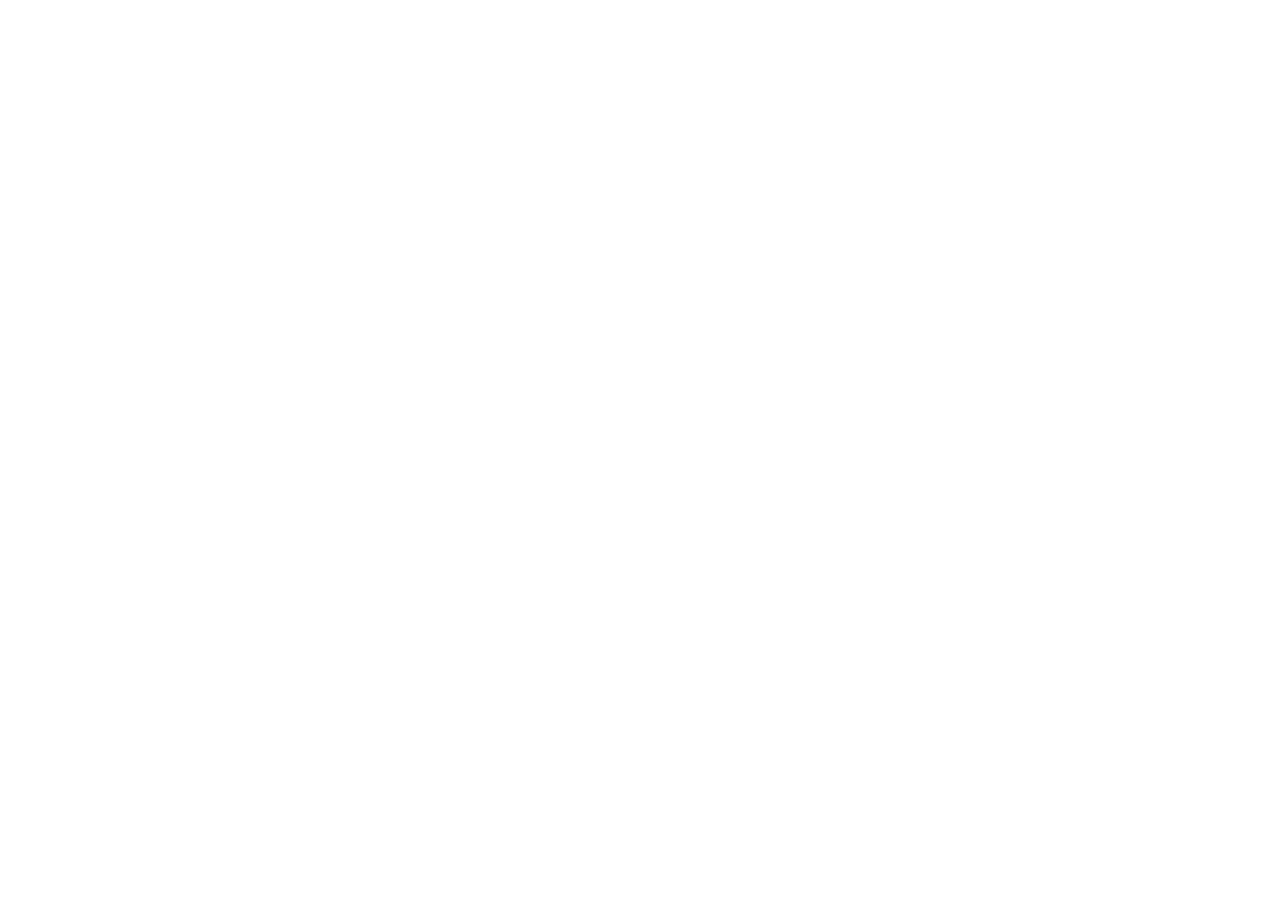
==== PageWeb/index.html @ cd8fa31e "Création de la page web de base" ====
<!DOCTYPE html>
<html lang="fr">
<head>
    <meta charset="UTF-8">
    <meta name="viewport" content="width=device-width, initial-scale=1.0">
    <title>ESP32 BME280</title>
</head>
<body>
    
</body>
</html>
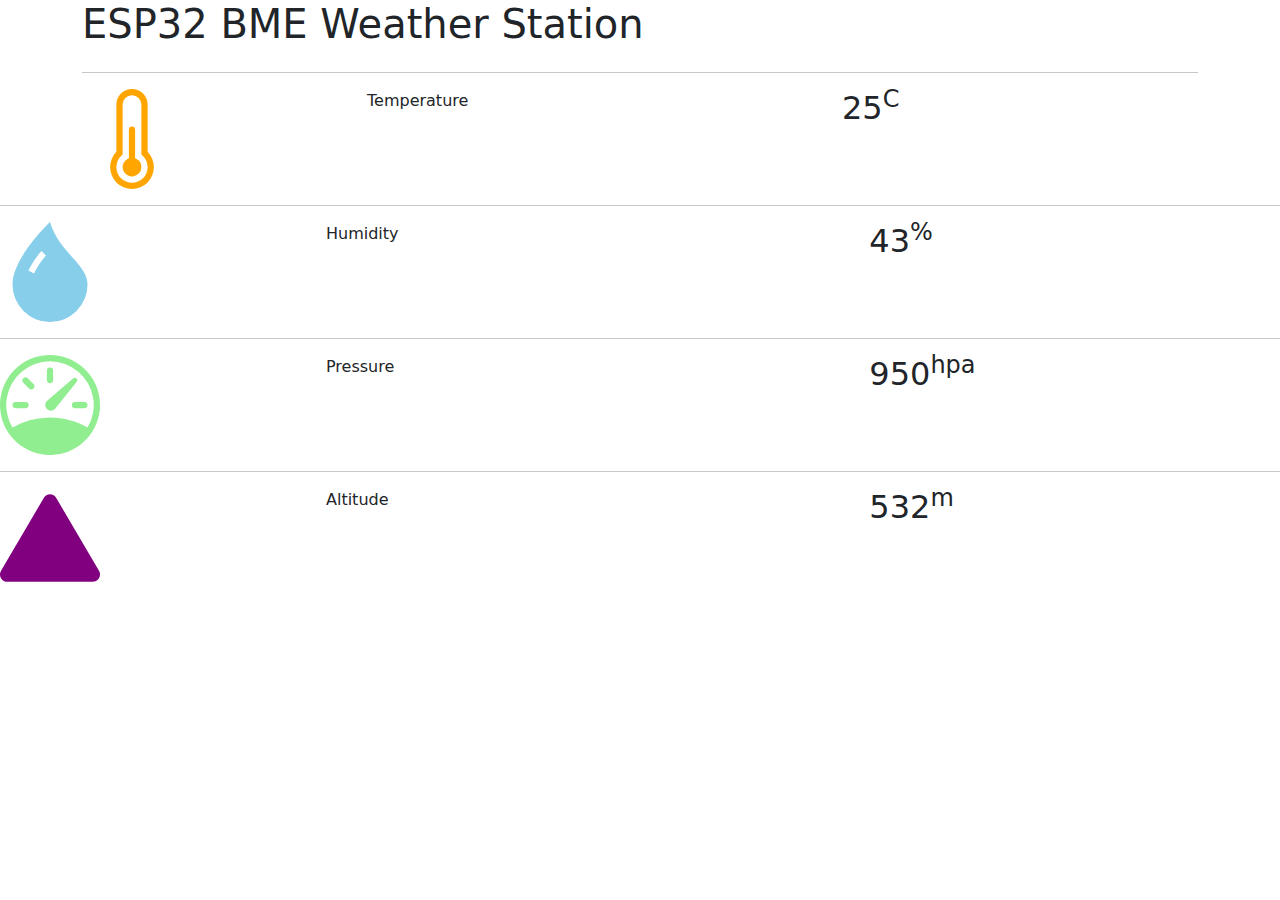
==== commit c15f642d: "creation de la page web support" ====
--- a/PageWeb/index.html
+++ b/PageWeb/index.html
@@ -4,8 +4,124 @@
     <meta charset="UTF-8">
     <meta name="viewport" content="width=device-width, initial-scale=1.0">
     <title>ESP32 BME280</title>
+
+    <link href="https://cdn.jsdelivr.net/npm/bootstrap@5.3.0-alpha1/dist/css/bootstrap.min.css" rel="stylesheet">
+        <script src="https://cdn.jsdelivr.net/npm/@popperjs/core@2.11.6/dist/umd/popper.min.js" integrity="sha384-oBqDVmMz9ATKxIep9tiCxS/Z9fNfEXiDAYTujMAeBAsjFuCZSmKbSSUnQlmh/jp3" crossorigin="anonymous"></script>
+        <script src="https://cdn.jsdelivr.net/npm/bootstrap@5.3.0-alpha1/dist/js/bootstrap.min.js" integrity="sha384-mQ93GR66B00ZXjt0YO5KlohRA5SY2XofN4zfuZxLkoj1gXtW8ANNCe9d5Y3eG5eD" crossorigin="anonymous"></script>
+        <link rel="stylesheet" href="path/to/font-awesome/css/font-awesome.min.css">
+        <link rel="stylesheet" href="https://maxcdn.bootstrapcdn.com/font-awesome/4.6.3/css/font-awesome.min.css" type="text/css">
+        <link href="fichier.css" rel="stylesheet">
 </head>
 <body>
+    <div class="container">
+
+        
+        <div class="row">
+            <h1>ESP32 BME Weather Station</h1>
+        </div>
+        
+
+        <hr>
+            <div class="row">
+                <div id="icon1" class="col-3">
+                    <svg xmlns="http://www.w3.org/2000/svg"  style ="width:100px; height:100px" fill="orange" class="bi bi-thermometer-half" viewBox="0 0 16 16">
+                        <path d="M9.5 12.5a1.5 1.5 0 1 1-2-1.415V6.5a.5.5 0 0 1 1 0v4.585a1.5 1.5 0 0 1 1 1.415z"/>
+                        <path d="M5.5 2.5a2.5 2.5 0 0 1 5 0v7.55a3.5 3.5 0 1 1-5 0V2.5zM8 1a1.5 1.5 0 0 0-1.5 1.5v7.987l-.167.15a2.5 2.5 0 1 0 3.333 0l-.166-.15V2.5A1.5 1.5 0 0 0 8 1z"/>
+                    </svg>
+                </div>
+                <div class="col-5">
+                    <p>Temperature</p>
+                </div>
+                <div class="col-4">
+                    <h2 class="info1">25<sup>C</sup></h2>
+                </div>
+
+                </div>
+            </div>
+        </hr>
+
+        <hr>
+            <div class="row">
+                <div id="icon2" class="col-3">
+                    <svg xmlns="http://www.w3.org/2000/svg" width="100" height="100" fill="skyblue" class="bi bi-droplet-fill" viewBox="0 0 16 16">
+                        <path d="M8 16a6 6 0 0 0 6-6c0-1.655-1.122-2.904-2.432-4.362C10.254 4.176 8.75 2.503 8 0c0 0-6 5.686-6 10a6 6 0 0 0 6 6ZM6.646 4.646l.708.708c-.29.29-1.128 1.311-1.907 2.87l-.894-.448c.82-1.641 1.717-2.753 2.093-3.13Z"/>
+                    </svg>
+                </div>
+                <div class="col-5">
+                    <p>Humidity</p>
+                </div>
+                <div class="col-4 temp">
+                    <h2 class="info2">43<sup>%</sup></h2>
+                </div>
+            </div>
+        </hr>
+
+        <hr>
+            <div id="icon3" class="row">
+                <div class="col-3">
+                    <svg xmlns="http://www.w3.org/2000/svg" width="100" height="100" fill="lightgreen"class="bi bi-speedometer" viewBox="0 0 16 16">
+                        <path d="M8 2a.5.5 0 0 1 .5.5V4a.5.5 0 0 1-1 0V2.5A.5.5 0 0 1 8 2zM3.732 3.732a.5.5 0 0 1 .707 0l.915.914a.5.5 0 1 1-.708.708l-.914-.915a.5.5 0 0 1 0-.707zM2 8a.5.5 0 0 1 .5-.5h1.586a.5.5 0 0 1 0 1H2.5A.5.5 0 0 1 2 8zm9.5 0a.5.5 0 0 1 .5-.5h1.5a.5.5 0 0 1 0 1H12a.5.5 0 0 1-.5-.5zm.754-4.246a.389.389 0 0 0-.527-.02L7.547 7.31A.91.91 0 1 0 8.85 8.569l3.434-4.297a.389.389 0 0 0-.029-.518z"/>
+                        <path fill-rule="evenodd" d="M6.664 15.889A8 8 0 1 1 9.336.11a8 8 0 0 1-2.672 15.78zm-4.665-4.283A11.945 11.945 0 0 1 8 10c2.186 0 4.236.585 6.001 1.606a7 7 0 1 0-12.002 0z"/>
+                    </svg>
+                </div>
+                <div class="col-5">
+                    <p>Pressure</p>
+                </div>
+                <div class="col-4">
+                    <h2 class="info3">950<sup>hpa</sup></h2>
+                </div>
+                
+            </div>
+        </hr>
+
+        <hr>
+            <div class="row">
+                <div id="icon4" class="col-3">
+                    <svg xmlns="http://www.w3.org/2000/svg" width="100" height="100" fill="purple" class="bi bi-triangle-fill" viewBox="0 0 16 16">
+                        <path fill-rule="evenodd" d="M7.022 1.566a1.13 1.13 0 0 1 1.96 0l6.857 11.667c.457.778-.092 1.767-.98 1.767H1.144c-.889 0-1.437-.99-.98-1.767L7.022 1.566z"/>
+                    </svg>
+                </div>
+                <div class="col-5">
+                    <p>Altitude</p>
+                </div>
+                <div class="col-4">
+                    <h2 class="info4">532<sup>m</sup></h2>
+                </div>
+            </div>
+            <img src="">
+        </hr>
+
+    </div>
+
+    <script>
+        // request to server
+        var xhttp = new XMLHttpRequest();
+        xhttp.open("GET", "https://reqres.in/api/users/3", true);
+        xhttp.setRequestHeader('Content-type', 'application/x-www-form-urlencoded');
+        xhttp.onreadystatechange = function() {
+        if (this.readyState == 4 && this.status == 200) {
+
+                // Response
+                var response = this.responseText; 
+                mydata = JSON.parse(response);
+                console.log(mydata.data.avatar);
+               //document.getElementById("photo").innerHTML = "<img src=\"" + mydata.data.avatar +  "\">";
+                //<img src= htt>
+        }
+        };
+        xhttp.send();
+
+        $.ajax({
+        url: 'https://reqres.in/api/users/3',
+        type: 'get',
+        success: function(response){
+
+        }
+    });
+        console.log("bonjour");
+
+    </script>
+
     
 </body>
 </html>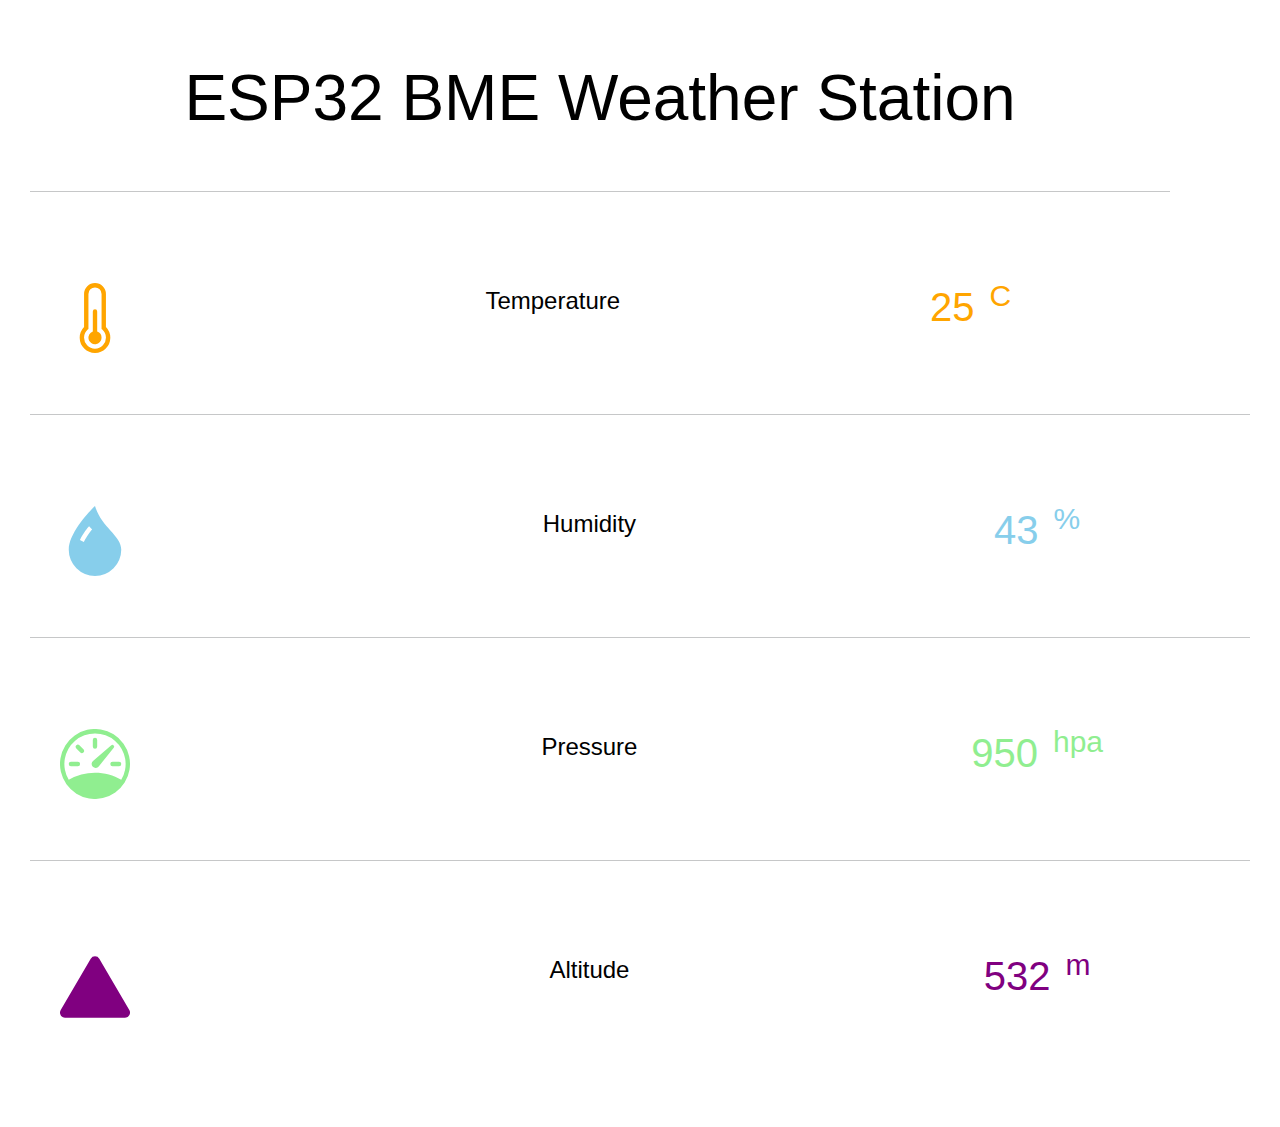
==== commit 88c9ec5e: "suppresion du delay,ajout de l'adresse du serveur" ====
--- a/PageWeb/index.html
+++ b/PageWeb/index.html
@@ -96,7 +96,7 @@
     <script>
         // request to server
         var xhttp = new XMLHttpRequest();
-        xhttp.open("GET", "https://reqres.in/api/users/3", true);
+        xhttp.open("GET", "http://192.168.137.46/data", true);
         xhttp.setRequestHeader('Content-type', 'application/x-www-form-urlencoded');
         xhttp.onreadystatechange = function() {
         if (this.readyState == 4 && this.status == 200) {
@@ -104,20 +104,13 @@
                 // Response
                 var response = this.responseText; 
                 mydata = JSON.parse(response);
-                console.log(mydata.data.avatar);
+                console.log(mydata);
                //document.getElementById("photo").innerHTML = "<img src=\"" + mydata.data.avatar +  "\">";
                 //<img src= htt>
         }
         };
         xhttp.send();
 
-        $.ajax({
-        url: 'https://reqres.in/api/users/3',
-        type: 'get',
-        success: function(response){
-
-        }
-    });
         console.log("bonjour");
 
     </script>
--- a/PageWeb/fichier.css
+++ b/PageWeb/fichier.css
@@ -0,0 +1,66 @@
+*{
+    background-color: white;
+    margin: auto;
+    padding: 15px;
+}
+p
+{
+    color: black;
+    font-family: Arial, Helvetica, sans-serif;
+    font-size: 1.5em;
+    text-align: center;
+    align-items: right;
+}
+h1
+{
+    color: black;
+    font-family: Arial, Helvetica, sans-serif; 
+    font-size: 4em;
+    text-align: center;
+    align-items: center;
+}
+h2
+{
+   
+   font-family: Arial, Helvetica, sans-serif; 
+   text-align: center;
+   font-size: 2.5em;
+}
+.container
+{
+    padding: 0px;
+    margin: 0px;
+    border-color: black;
+    box-shadow: 15px;
+}
+.info1{
+    text-align: center;
+    color: orange;
+
+}
+.info2{
+    text-align: center;
+    color:skyblue;
+
+}
+.info3{
+    text-align: center;
+    color: lightgreen;
+
+}
+.info4{
+    text-align: center;
+    color: purple;
+
+}
+
+row
+{
+    margin: 10px;
+    padding: 30px;
+    color: black;
+    border-color: black;
+}
+
+
+
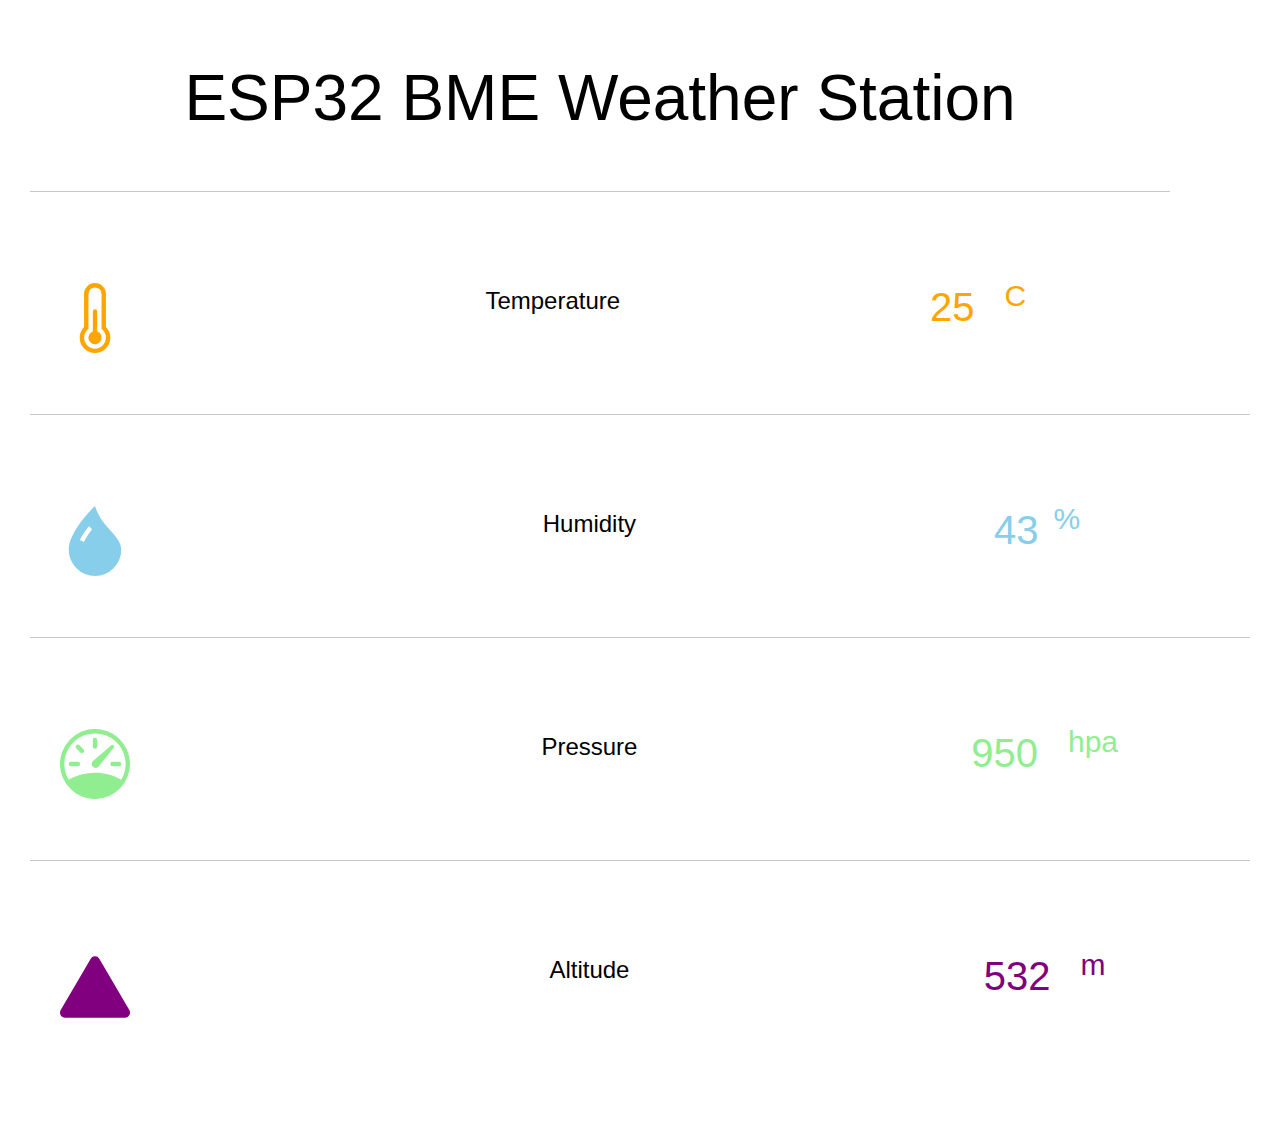
==== commit fc45ed90: "recuperation des données Json" ====
--- a/PageWeb/index.html
+++ b/PageWeb/index.html
@@ -30,10 +30,12 @@
                     </svg>
                 </div>
                 <div class="col-5">
-                    <p>Temperature</p>
+                    <p>Temperature
+                        
+                    </p>
                 </div>
                 <div class="col-4">
-                    <h2 class="info1">25<sup>C</sup></h2>
+                    <h2 class="info1"><span id="temp">25</span><sup>C</sup></h2>
                 </div>
 
                 </div>
@@ -68,7 +70,7 @@
                     <p>Pressure</p>
                 </div>
                 <div class="col-4">
-                    <h2 class="info3">950<sup>hpa</sup></h2>
+                    <h2 class="info3"><span id="pression">950</span><sup>hpa</sup></h2>
                 </div>
                 
             </div>
@@ -85,7 +87,7 @@
                     <p>Altitude</p>
                 </div>
                 <div class="col-4">
-                    <h2 class="info4">532<sup>m</sup></h2>
+                    <h2 class="info4"><span id="alt">532</span><sup>m</sup></h2>
                 </div>
             </div>
             <img src="">
@@ -105,7 +107,9 @@
                 var response = this.responseText; 
                 mydata = JSON.parse(response);
                 console.log(mydata);
-               //document.getElementById("photo").innerHTML = "<img src=\"" + mydata.data.avatar +  "\">";
+                document.getElementById("temp").innerHTML = mydata.Temperature;
+                document.getElementById("pression").innerHTML = mydata.Pression;
+                document.getElementById("alt").innerHTML = mydata.Altitude;
                 //<img src= htt>
         }
         };
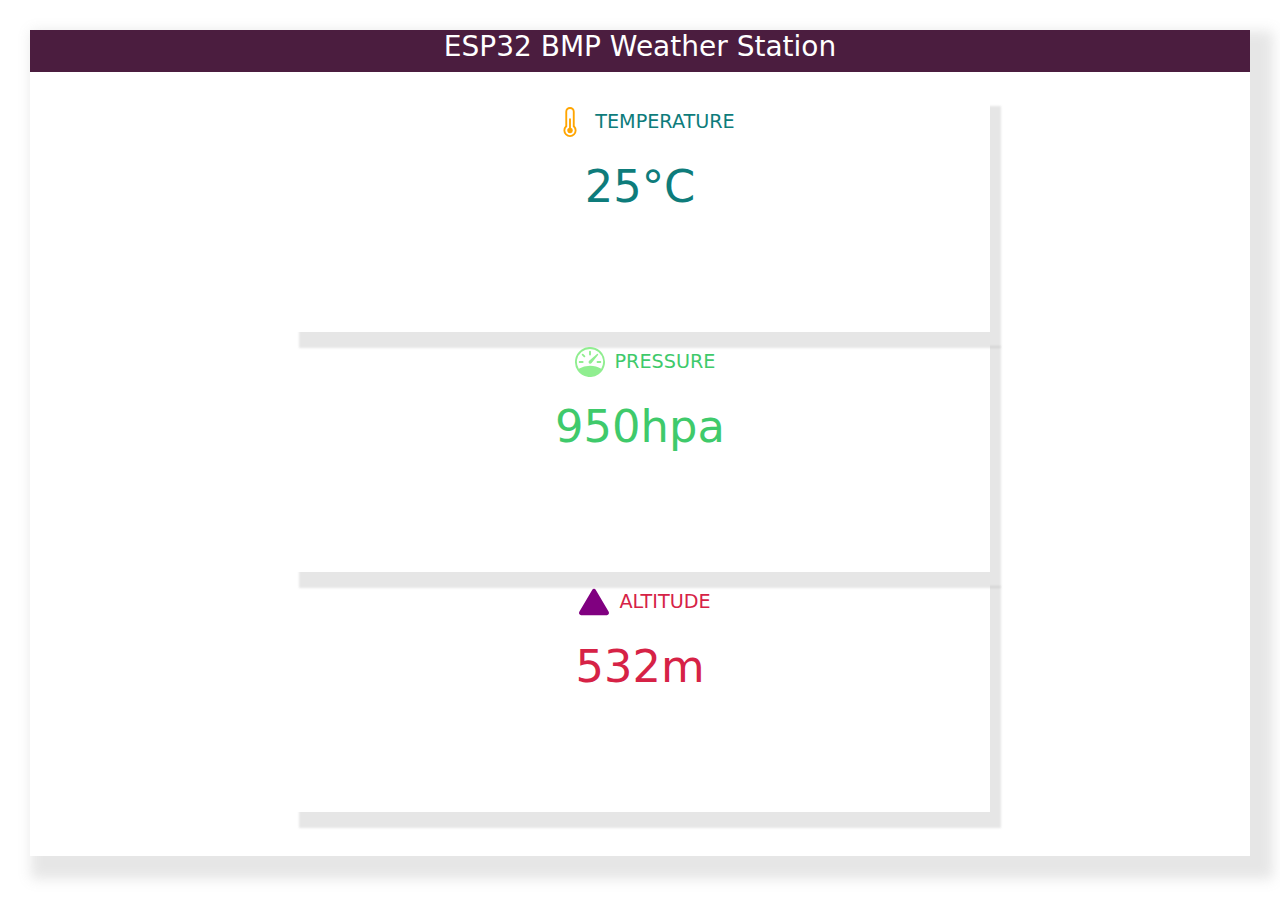
==== commit 060cb01e: "modification de la page web" ====
--- a/PageWeb/index.html
+++ b/PageWeb/index.html
@@ -13,109 +13,90 @@
         <link href="fichier.css" rel="stylesheet">
 </head>
 <body>
-    <div class="container">
+    <div class="top">
+        <h3>ESP32 BMP Weather Station</h3>
+    </div>
+
+        <div class="container">
+        
+            <div class="grid" style="row-gap: 20rem;">
+                <div class="col-sm-12">
+                    <div class="temperature">
+                        <h4>
+                            <p><svg xmlns="http://www.w3.org/2000/svg"  style ="width:50px; height:30px" fill="orange" class="bi bi-thermometer-half" viewBox="0 0 16 16">
+                                <path d="M9.5 12.5a1.5 1.5 0 1 1-2-1.415V6.5a.5.5 0 0 1 1 0v4.585a1.5 1.5 0 0 1 1 1.415z"/>
+                                <path d="M5.5 2.5a2.5 2.5 0 0 1 5 0v7.55a3.5 3.5 0 1 1-5 0V2.5zM8 1a1.5 1.5 0 0 0-1.5 1.5v7.987l-.167.15a2.5 2.5 0 1 0 3.333 0l-.166-.15V2.5A1.5 1.5 0 0 0 8 1z"/>
+                            </svg>TEMPERATURE</p>
+                        </h4>
+                        <p><span class="value"><span id="temp">25</span>&deg;C</span></p>
+                    </div>
+                </div>
+
+            </div>
+        
 
         
-        <div class="row">
-            <h1>ESP32 BME Weather Station</h1>
-        </div>
-        
-
-        <hr>
-            <div class="row">
-                <div id="icon1" class="col-3">
-                    <svg xmlns="http://www.w3.org/2000/svg"  style ="width:100px; height:100px" fill="orange" class="bi bi-thermometer-half" viewBox="0 0 16 16">
-                        <path d="M9.5 12.5a1.5 1.5 0 1 1-2-1.415V6.5a.5.5 0 0 1 1 0v4.585a1.5 1.5 0 0 1 1 1.415z"/>
-                        <path d="M5.5 2.5a2.5 2.5 0 0 1 5 0v7.55a3.5 3.5 0 1 1-5 0V2.5zM8 1a1.5 1.5 0 0 0-1.5 1.5v7.987l-.167.15a2.5 2.5 0 1 0 3.333 0l-.166-.15V2.5A1.5 1.5 0 0 0 8 1z"/>
-                    </svg>
-                </div>
-                <div class="col-5">
-                    <p>Temperature
-                        
-                    </p>
-                </div>
-                <div class="col-4">
-                    <h2 class="info1"><span id="temp">25</span><sup>C</sup></h2>
-                </div>
-
-                </div>
-            </div>
-        </hr>
-
-        <hr>
-            <div class="row">
-                <div id="icon2" class="col-3">
-                    <svg xmlns="http://www.w3.org/2000/svg" width="100" height="100" fill="skyblue" class="bi bi-droplet-fill" viewBox="0 0 16 16">
-                        <path d="M8 16a6 6 0 0 0 6-6c0-1.655-1.122-2.904-2.432-4.362C10.254 4.176 8.75 2.503 8 0c0 0-6 5.686-6 10a6 6 0 0 0 6 6ZM6.646 4.646l.708.708c-.29.29-1.128 1.311-1.907 2.87l-.894-.448c.82-1.641 1.717-2.753 2.093-3.13Z"/>
-                    </svg>
-                </div>
-                <div class="col-5">
-                    <p>Humidity</p>
-                </div>
-                <div class="col-4 temp">
-                    <h2 class="info2">43<sup>%</sup></h2>
-                </div>
-            </div>
-        </hr>
-
-        <hr>
-            <div id="icon3" class="row">
-                <div class="col-3">
-                    <svg xmlns="http://www.w3.org/2000/svg" width="100" height="100" fill="lightgreen"class="bi bi-speedometer" viewBox="0 0 16 16">
-                        <path d="M8 2a.5.5 0 0 1 .5.5V4a.5.5 0 0 1-1 0V2.5A.5.5 0 0 1 8 2zM3.732 3.732a.5.5 0 0 1 .707 0l.915.914a.5.5 0 1 1-.708.708l-.914-.915a.5.5 0 0 1 0-.707zM2 8a.5.5 0 0 1 .5-.5h1.586a.5.5 0 0 1 0 1H2.5A.5.5 0 0 1 2 8zm9.5 0a.5.5 0 0 1 .5-.5h1.5a.5.5 0 0 1 0 1H12a.5.5 0 0 1-.5-.5zm.754-4.246a.389.389 0 0 0-.527-.02L7.547 7.31A.91.91 0 1 0 8.85 8.569l3.434-4.297a.389.389 0 0 0-.029-.518z"/>
-                        <path fill-rule="evenodd" d="M6.664 15.889A8 8 0 1 1 9.336.11a8 8 0 0 1-2.672 15.78zm-4.665-4.283A11.945 11.945 0 0 1 8 10c2.186 0 4.236.585 6.001 1.606a7 7 0 1 0-12.002 0z"/>
-                    </svg>
-                </div>
-                <div class="col-5">
-                    <p>Pressure</p>
-                </div>
-                <div class="col-4">
-                    <h2 class="info3"><span id="pression">950</span><sup>hpa</sup></h2>
+            <div class="grid">
+                <div class="col-sm-12">
+                    <div class="pressure">
+                        <h4>
+                            <p><svg xmlns="http://www.w3.org/2000/svg" width="50" height="30" fill="lightgreen"class="bi bi-speedometer" viewBox="0 0 16 16">
+                                <path d="M8 2a.5.5 0 0 1 .5.5V4a.5.5 0 0 1-1 0V2.5A.5.5 0 0 1 8 2zM3.732 3.732a.5.5 0 0 1 .707 0l.915.914a.5.5 0 1 1-.708.708l-.914-.915a.5.5 0 0 1 0-.707zM2 8a.5.5 0 0 1 .5-.5h1.586a.5.5 0 0 1 0 1H2.5A.5.5 0 0 1 2 8zm9.5 0a.5.5 0 0 1 .5-.5h1.5a.5.5 0 0 1 0 1H12a.5.5 0 0 1-.5-.5zm.754-4.246a.389.389 0 0 0-.527-.02L7.547 7.31A.91.91 0 1 0 8.85 8.569l3.434-4.297a.389.389 0 0 0-.029-.518z"/>
+                                <path fill-rule="evenodd" d="M6.664 15.889A8 8 0 1 1 9.336.11a8 8 0 0 1-2.672 15.78zm-4.665-4.283A11.945 11.945 0 0 1 8 10c2.186 0 4.236.585 6.001 1.606a7 7 0 1 0-12.002 0z"/>
+                            </svg>PRESSURE</p>
+                        </h4>
+                        <p><span class="value"><span id="pression">950</span>hpa</span></p>
+                    </div>
                 </div>
                 
             </div>
-        </hr>
+        
 
-        <hr>
-            <div class="row">
-                <div id="icon4" class="col-3">
-                    <svg xmlns="http://www.w3.org/2000/svg" width="100" height="100" fill="purple" class="bi bi-triangle-fill" viewBox="0 0 16 16">
-                        <path fill-rule="evenodd" d="M7.022 1.566a1.13 1.13 0 0 1 1.96 0l6.857 11.667c.457.778-.092 1.767-.98 1.767H1.144c-.889 0-1.437-.99-.98-1.767L7.022 1.566z"/>
-                    </svg>
+        
+            <div class="grid">
+                <div class="col-sm-12">
+                    <div class="altitude">
+                        <h4>
+                            <p><svg xmlns="http://www.w3.org/2000/svg" width="50" height="30" fill="purple" class="bi bi-triangle-fill" viewBox="0 0 16 16">
+                                <path fill-rule="evenodd" d="M7.022 1.566a1.13 1.13 0 0 1 1.96 0l6.857 11.667c.457.778-.092 1.767-.98 1.767H1.144c-.889 0-1.437-.99-.98-1.767L7.022 1.566z"/>
+                            </svg>ALTITUDE</p>
+                        </h4>
+
+                        <p><span class="value"><span id="alt">532</span>m</span></p>
+                    </div>
                 </div>
-                <div class="col-5">
-                    <p>Altitude</p>
-                </div>
-                <div class="col-4">
-                    <h2 class="info4"><span id="alt">532</span><sup>m</sup></h2>
-                </div>
+                
             </div>
             <img src="">
-        </hr>
+        
 
     </div>
 
     <script>
         // request to server
-        var xhttp = new XMLHttpRequest();
-        xhttp.open("GET", "http://192.168.137.46/data", true);
-        xhttp.setRequestHeader('Content-type', 'application/x-www-form-urlencoded');
-        xhttp.onreadystatechange = function() {
-        if (this.readyState == 4 && this.status == 200) {
+        
+        setInterval(function() {
+            var xhttp = new XMLHttpRequest();
+            xhttp.open("GET", "http://192.168.137.46/data", true);
+            xhttp.setRequestHeader('Content-type', 'application/x-www-form-urlencoded');
+            xhttp.onreadystatechange = function() {
+            if (this.readyState == 4 && this.status == 200) {
 
-                // Response
-                var response = this.responseText; 
-                mydata = JSON.parse(response);
-                console.log(mydata);
-                document.getElementById("temp").innerHTML = mydata.Temperature;
-                document.getElementById("pression").innerHTML = mydata.Pression;
-                document.getElementById("alt").innerHTML = mydata.Altitude;
-                //<img src= htt>
-        }
-        };
-        xhttp.send();
+                    // Response
+                    var response = this.responseText; 
+                    mydata = JSON.parse(response);
+                   // console.log(mydata);
+                    document.getElementById("temp").innerHTML = mydata.Temperature;
+                    document.getElementById("pression").innerHTML = mydata.Pression;
+                    document.getElementById("alt").innerHTML = mydata.Altitude;
+                    //<img src= htt>
+            }
+            };
+            xhttp.send();
+            //call $.ajax here
+        }, 1000); //5 seconds
 
-        console.log("bonjour");
+        //console.log("bonjour");
 
     </script>
 
--- a/PageWeb/fichier.css
+++ b/PageWeb/fichier.css
@@ -1,65 +1,74 @@
-*{
+html{
     background-color: white;
-    margin: auto;
-    padding: 15px;
+    font-family: Arial;
+    display: inline-block;
+    text-align: center;
+    padding: 30px;
+
 }
 p
+{   
+    font-size: 1.2rem;
+}
+
+body
 {
-    color: black;
-    font-family: Arial, Helvetica, sans-serif;
-    font-size: 1.5em;
-    text-align: center;
-    align-items: right;
+    margin: 0;
+    box-shadow: 12px 12px 12px 11px rgba(140, 140, 140, 0.214);
+    border: 10px 15px 15px 15px black solid;
 }
-h1
+
+.top
 {
-    color: black;
-    font-family: Arial, Helvetica, sans-serif; 
-    font-size: 4em;
-    text-align: center;
-    align-items: center;
+    background-color: #4b1d3f;
+    color: white;
+    font-size: 1.7rem;
+    overflow: hidden;
 }
-h2
-{
-   
-   font-family: Arial, Helvetica, sans-serif; 
-   text-align: center;
-   font-size: 2.5em;
-}
+
 .container
 {
-    padding: 0px;
-    margin: 0px;
-    border-color: black;
-    box-shadow: 15px;
-}
-.info1{
-    text-align: center;
-    color: orange;
-
-}
-.info2{
-    text-align: center;
-    color:skyblue;
-
-}
-.info3{
-    text-align: center;
-    color: lightgreen;
-
-}
-.info4{
-    text-align: center;
-    color: purple;
-
+    padding: 20px;
+    
 }
 
-row
+.colum-sm-12
 {
-    margin: 10px;
-    padding: 30px;
-    color: black;
-    border-color: black;
+    gap: 10px;
+    background-color: white;
+    padding: 25px;
+    margin-bottom: 30px;
+}
+
+.value
+{
+    font-size: 2.8rem;
+}
+
+.grid
+{
+    max-width: 700px;
+    height: 15rem;
+    margin: 0 auto;
+    padding: 15px;
+    display: grid;
+    grid-template-columns: repeat(auto-fit, minmax(300px, 1fr));
+    box-shadow: 10px 15px 2px 1px rgba(140, 140, 140, 0.214);
+}
+
+.temperature
+{
+    color: #0e7c7b;
+}
+
+.pressure
+{
+    color: #3fca6b;
+}
+
+.altitude
+{
+    color: #d62246;
 }
 
 
